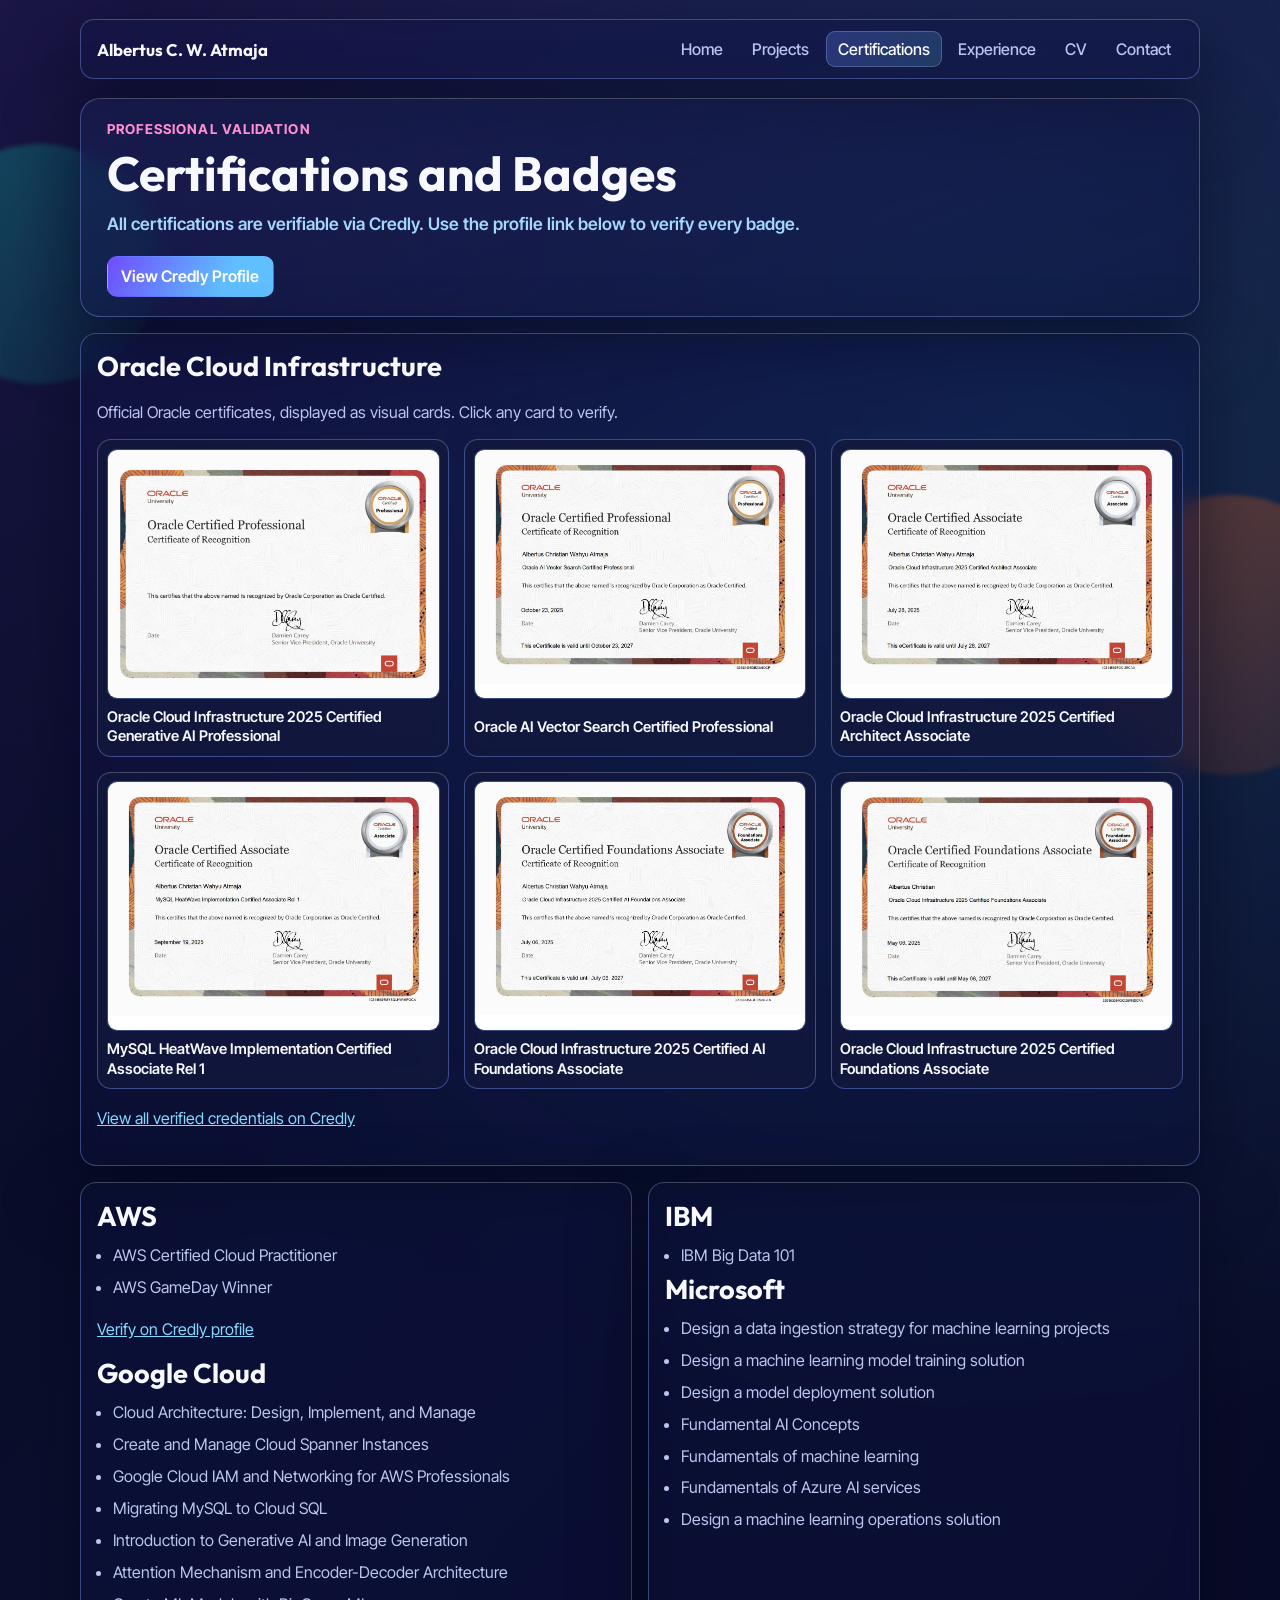
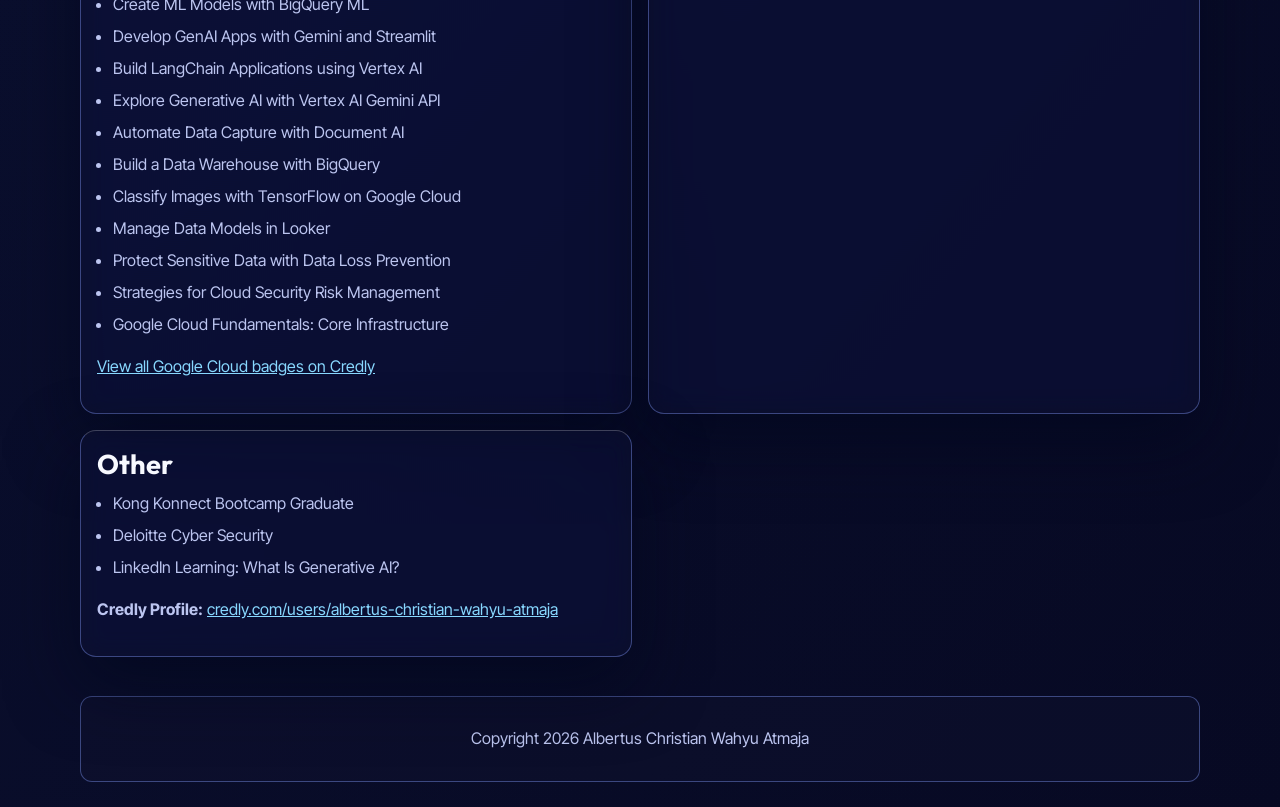
==== certifications.html @ 47d56a21 "Add files via upload" ====
<!doctype html>
<html lang="en">
<head>
  <meta charset="UTF-8">
  <meta name="viewport" content="width=device-width, initial-scale=1.0">
  <meta name="description" content="Certifications and badges of Albertus Christian Wahyu Atmaja.">
  <title>Certifications and Badges | Albertus Christian Wahyu Atmaja</title>
  <link rel="preconnect" href="https://fonts.googleapis.com">
  <link rel="preconnect" href="https://fonts.gstatic.com" crossorigin>
  <link href="https://fonts.googleapis.com/css2?family=Inter+Tight:wght@400;500;700&family=Outfit:wght@500;700&display=swap" rel="stylesheet">
  <link rel="stylesheet" href="styles.css">
</head>
<body>
  <div class="bg-orb orb-1"></div>
  <div class="bg-orb orb-2"></div>
  <header class="site-header">
    <a class="brand" href="index.html">Albertus C. W. Atmaja</a>
    <button id="navToggle" class="nav-toggle" aria-label="Toggle navigation">Menu</button>
    <nav id="siteNav" class="site-nav">
      <a href="index.html">Home</a>
      <a href="projects.html">Projects</a>
      <a class="active" href="certifications.html">Certifications</a>
      <a href="experience.html">Experience</a>
      <a href="cv.html">CV</a>
      <a href="contact.html">Contact</a>
    </nav>
  </header>

  <main>
    <section class="hero compact reveal">
      <p class="kicker">Professional Validation</p>
      <h1>Certifications and Badges</h1>
      <p class="hero-subtitle">All certifications are verifiable via Credly. Use the profile link below to verify every badge.</p>
      <div class="hero-cta-row">
        <a class="btn btn-primary" href="https://www.credly.com/users/albertus-christian-wahyu-atmaja" target="_blank" rel="noopener noreferrer">View Credly Profile</a>
      </div>
    </section>

    <section class="grid-two cert-grid">
      <article class="panel reveal oci-panel">
        <h2>Oracle Cloud Infrastructure</h2>
        <p class="section-intro">Official Oracle certificates, displayed as visual cards. Click any card to verify.</p>
        <div class="oci-gallery">
          <a class="cert-image-card" href="https://catalog-education.oracle.com/ords/certview/sharebadge?id=9B667871919F360157BA1D68848BCFA56426748911E67DDD1AAC1D94C3F6A4BE" target="_blank" rel="noopener noreferrer">
            <img class="cert-image" src="OCI%20Certif/Oracle%20Cloud%20Infrastructure%202025%20Certified%20Generative%20AI%20Professional.jpg" alt="Oracle Cloud Infrastructure 2025 Certified Generative AI Professional badge">
            <span class="cert-meta">Oracle Cloud Infrastructure 2025 Certified Generative AI Professional</span>
          </a>

          <a class="cert-image-card" href="https://catalog-education.oracle.com/ords/certview/sharebadge?id=1FCE8F93808CBDEC06D23A1ACE3B148DB4715D4DA53E664D625837113280F178" target="_blank" rel="noopener noreferrer">
            <img class="cert-image" src="OCI%20Certif/Oracle%20AI%20Vector%20Search%20Certified%20Professional.jpg" alt="Oracle AI Vector Search Certified Professional badge">
            <span class="cert-meta">Oracle AI Vector Search Certified Professional</span>
          </a>

          <a class="cert-image-card" href="https://catalog-education.oracle.com/ords/certview/sharebadge?id=AB20199016F44BB5FD356B301A8A52C5A0F61B266AD8B26691F76B0740A43AE9" target="_blank" rel="noopener noreferrer">
            <img class="cert-image" src="OCI%20Certif/Oracle%20Cloud%20Infrastructure%202025%20Certified%20Architect%20Associate.jpg" alt="Oracle Cloud Infrastructure 2025 Certified Architect Associate badge">
            <span class="cert-meta">Oracle Cloud Infrastructure 2025 Certified Architect Associate</span>
          </a>

          <a class="cert-image-card" href="https://catalog-education.oracle.com/ords/certview/sharebadge?id=AFCC153FCE71F2A2CF9107DCD624DB0ED9E75427577A5DE55867BF01E3AE64E5" target="_blank" rel="noopener noreferrer">
            <img class="cert-image" src="OCI%20Certif/MySQL%20HeatWave%20Implementation%20Certified%20Associate%20Rel%201.jpg" alt="MySQL HeatWave Implementation Certified Associate Rel 1 badge">
            <span class="cert-meta">MySQL HeatWave Implementation Certified Associate Rel 1</span>
          </a>

          <a class="cert-image-card" href="https://catalog-education.oracle.com/ords/certview/sharebadge?id=EB3C1FABC8BE6D811FE1F46E1FCAB2EA311EEB66173F3CDB8800DE88A98AFDEF" target="_blank" rel="noopener noreferrer">
            <img class="cert-image" src="OCI%20Certif/Oracle%20Cloud%20Infrastructure%202025%20Certified%20AI%20Foundations%20Associate.jpg" alt="Oracle Cloud Infrastructure 2025 Certified AI Foundations Associate badge">
            <span class="cert-meta">Oracle Cloud Infrastructure 2025 Certified AI Foundations Associate</span>
          </a>

          <a class="cert-image-card" href="https://catalog-education.oracle.com/ords/certview/sharebadge?id=CD072D3AF6D23357C3A1D7712BCD9EAB7740B330A3A221F9BE4BA7899CBED3CF" target="_blank" rel="noopener noreferrer">
            <img class="cert-image" src="OCI%20Certif/Oracle%20Cloud%20Infrastructure%202025%20Certified%20Foundations%20Associate.jpg" alt="Oracle Cloud Infrastructure 2025 Certified Foundations Associate badge">
            <span class="cert-meta">Oracle Cloud Infrastructure 2025 Certified Foundations Associate</span>
          </a>
        </div>
        <p><a href="https://www.credly.com/users/albertus-christian-wahyu-atmaja" target="_blank" rel="noopener noreferrer">View all verified credentials on Credly</a></p>
      </article>

      <article class="panel reveal">
        <h2>AWS</h2>
        <ul class="cert-list">
          <li>AWS Certified Cloud Practitioner</li>
          <li>AWS GameDay Winner</li>
        </ul>
        <p><a href="https://www.credly.com/users/albertus-christian-wahyu-atmaja" target="_blank" rel="noopener noreferrer">Verify on Credly profile</a></p>

        <h2>Google Cloud</h2>
        <ul class="cert-list">
          <li>Cloud Architecture: Design, Implement, and Manage</li>
          <li>Create and Manage Cloud Spanner Instances</li>
          <li>Google Cloud IAM and Networking for AWS Professionals</li>
          <li>Migrating MySQL to Cloud SQL</li>
          <li>Introduction to Generative AI and Image Generation</li>
          <li>Attention Mechanism and Encoder-Decoder Architecture</li>
          <li>Create ML Models with BigQuery ML</li>
          <li>Develop GenAI Apps with Gemini and Streamlit</li>
          <li>Build LangChain Applications using Vertex AI</li>
          <li>Explore Generative AI with Vertex AI Gemini API</li>
          <li>Automate Data Capture with Document AI</li>
          <li>Build a Data Warehouse with BigQuery</li>
          <li>Classify Images with TensorFlow on Google Cloud</li>
          <li>Manage Data Models in Looker</li>
          <li>Protect Sensitive Data with Data Loss Prevention</li>
          <li>Strategies for Cloud Security Risk Management</li>
          <li>Google Cloud Fundamentals: Core Infrastructure</li>
        </ul>
        <p><a href="https://www.credly.com/users/albertus-christian-wahyu-atmaja" target="_blank" rel="noopener noreferrer">View all Google Cloud badges on Credly</a></p>
      </article>

      <article class="panel reveal">
        <h2>IBM</h2>
        <ul class="cert-list">
          <li>IBM Big Data 101</li>
        </ul>

        <h2>Microsoft</h2>
        <ul class="cert-list">
          <li>Design a data ingestion strategy for machine learning projects</li>
          <li>Design a machine learning model training solution</li>
          <li>Design a model deployment solution</li>
          <li>Fundamental AI Concepts</li>
          <li>Fundamentals of machine learning</li>
          <li>Fundamentals of Azure AI services</li>
          <li>Design a machine learning operations solution</li>
        </ul>
      </article>

      <article class="panel reveal">
        <h2>Other</h2>
        <ul class="cert-list">
          <li>Kong Konnect Bootcamp Graduate</li>
          <li>Deloitte Cyber Security</li>
          <li>LinkedIn Learning: What Is Generative AI?</li>
        </ul>
        <p><strong>Credly Profile:</strong> <a href="https://www.credly.com/users/albertus-christian-wahyu-atmaja" target="_blank" rel="noopener noreferrer">credly.com/users/albertus-christian-wahyu-atmaja</a></p>
      </article>
    </section>
  </main>

  <footer class="site-footer">
    <p>Copyright 2026 Albertus Christian Wahyu Atmaja</p>
  </footer>

  <script src="script.js"></script>
</body>
</html>
---- styles.css ----
:root {
  --bg: #06071a;
  --panel: rgba(16, 20, 48, 0.44);
  --panel-strong: rgba(20, 24, 58, 0.58);
  --ink: #f7f9ff;
  --ink-soft: #bcc5f0;
  --accent: #67d1ff;
  --accent-2: #ff6ac1;
  --line: rgba(133, 157, 255, 0.4);
  --line-soft: rgba(255, 255, 255, 0.22);
  --shadow: 0 26px 70px rgba(2, 6, 28, 0.6);
}

* {
  box-sizing: border-box;
}

html,
body {
  margin: 0;
  padding: 0;
}

body {
  font-family: "Inter Tight", "Segoe UI", Tahoma, sans-serif;
  color: var(--ink);
  background:
    linear-gradient(145deg, rgba(111, 76, 255, 0.2), rgba(8, 13, 36, 0.04) 38%),
    radial-gradient(circle at 82% 18%, rgba(89, 189, 255, 0.18), transparent 45%),
    linear-gradient(130deg, #050817 0%, #0a0f2e 40%, #070923 100%);
  min-height: 100vh;
  overflow-x: hidden;
}

body.home-page {
  background-image:
    linear-gradient(145deg, rgba(111, 76, 255, 0.18), rgba(8, 13, 36, 0.08) 38%),
    radial-gradient(circle at 82% 18%, rgba(89, 189, 255, 0.18), transparent 45%),
    url("assets/modern-bg.svg"),
    linear-gradient(130deg, #050817 0%, #0a0f2e 40%, #070923 100%);
  background-size: auto, auto, cover, auto;
  background-attachment: fixed;
}

.bg-orb {
  position: fixed;
  pointer-events: none;
  z-index: -1;
  border-radius: 999px;
  filter: blur(2px);
}

.orb-1 {
  width: 240px;
  height: 240px;
  top: 16%;
  left: -80px;
  background: linear-gradient(120deg, rgba(13, 138, 134, 0.5), rgba(13, 138, 134, 0.08));
  animation: floatA 9s ease-in-out infinite;
}

.orb-2 {
  width: 280px;
  height: 280px;
  right: -90px;
  top: 55%;
  background: linear-gradient(140deg, rgba(217, 95, 31, 0.4), rgba(217, 95, 31, 0.1));
  animation: floatB 12s ease-in-out infinite;
}

.site-header {
  width: min(1120px, calc(100% - 2rem));
  margin: 1.2rem auto;
  padding: 0.7rem 1rem;
  border: 1px solid var(--line);
  border-top-color: var(--line-soft);
  border-radius: 14px;
  background: var(--panel-strong);
  backdrop-filter: blur(14px) saturate(150%);
  -webkit-backdrop-filter: blur(14px) saturate(150%);
  display: flex;
  align-items: center;
  justify-content: space-between;
  gap: 1rem;
  box-shadow: var(--shadow);
}

.brand {
  text-decoration: none;
  color: var(--ink);
  font-family: "Outfit", "Segoe UI", sans-serif;
  font-size: 1.05rem;
  font-weight: 700;
}

.site-nav {
  display: flex;
  gap: 0.3rem;
  flex-wrap: wrap;
}

.site-nav a {
  text-decoration: none;
  color: var(--ink-soft);
  padding: 0.48rem 0.75rem;
  border-radius: 9px;
  transition: 220ms ease;
  font-weight: 500;
}

.site-nav a:hover,
.site-nav a.active {
  background: linear-gradient(120deg, rgba(104, 126, 255, 0.28), rgba(116, 229, 255, 0.16));
  color: #ffffff;
  box-shadow: inset 0 0 0 1px rgba(181, 201, 255, 0.28);
}

.nav-toggle {
  display: none;
  border: 1px solid var(--line);
  border-radius: 8px;
  background: rgba(17, 22, 54, 0.8);
  padding: 0.45rem 0.7rem;
  color: #f5f7ff;
}

main {
  width: min(1120px, calc(100% - 2rem));
  margin: 0 auto 2.4rem;
  display: grid;
  gap: 1rem;
}

.hero {
  padding: clamp(1.4rem, 2vw, 2.4rem);
  border-radius: 20px;
  border: 1px solid var(--line);
  border-top-color: var(--line-soft);
  background:
    linear-gradient(160deg, rgba(25, 31, 74, 0.66), rgba(16, 20, 48, 0.5));
  backdrop-filter: blur(10px) saturate(140%);
  -webkit-backdrop-filter: blur(10px) saturate(140%);
  box-shadow: var(--shadow);
}

.hero.compact {
  padding-block: 1.2rem;
}

.kicker {
  margin: 0;
  color: #ff8ed3;
  font-size: 0.85rem;
  text-transform: uppercase;
  letter-spacing: 0.08em;
  font-weight: 700;
}

h1,
h2,
h3 {
  font-family: "Outfit", "Segoe UI", sans-serif;
  margin: 0 0 0.6rem;
  line-height: 1.15;
}

h1 {
  font-size: clamp(1.9rem, 4vw, 3rem);
  margin-top: 0.3rem;
}

h2 {
  font-size: clamp(1.2rem, 2.4vw, 1.7rem);
}

h3 {
  font-size: 1.05rem;
}

p,
li {
  color: var(--ink-soft);
  line-height: 1.65;
}

.hero-subtitle {
  margin-top: 0.2rem;
  font-size: 1.08rem;
  font-weight: 600;
  color: #a4d6ff;
}

.hero-location {
  margin-top: 0.2rem;
}

.hero-cta-row {
  display: flex;
  gap: 0.7rem;
  margin-top: 1rem;
  flex-wrap: wrap;
}

.btn {
  text-decoration: none;
  border-radius: 10px;
  padding: 0.58rem 0.85rem;
  font-weight: 600;
  border: 1px solid transparent;
  transition: 220ms ease;
}

.btn-primary {
  background: linear-gradient(120deg, #6f4cff, #60bfff 70%);
  color: #fff;
}

.btn-primary:hover {
  transform: translateY(-1px);
  box-shadow: 0 10px 28px rgba(111, 76, 255, 0.5);
}

.btn-ghost {
  border-color: var(--line);
  color: #c8d5ff;
  background: rgba(86, 120, 255, 0.14);
}

.panel {
  padding: 1.1rem 1rem;
  border: 1px solid var(--line);
  border-top-color: var(--line-soft);
  border-radius: 16px;
  background: var(--panel);
  backdrop-filter: blur(12px) saturate(145%);
  -webkit-backdrop-filter: blur(12px) saturate(145%);
  box-shadow: var(--shadow);
}

.hero-layout {
  display: grid;
  grid-template-columns: 1.05fr 0.95fr;
  gap: 1.1rem;
  align-items: center;
}

.hero-visual {
  min-height: 320px;
}

.holo-scene {
  position: relative;
  min-height: 320px;
  border-radius: 18px;
  border: 1px solid rgba(167, 186, 255, 0.24);
  background: linear-gradient(160deg, rgba(18, 23, 56, 0.68), rgba(13, 15, 38, 0.55));
  overflow: hidden;
}

.holo-glow {
  position: absolute;
  width: 280px;
  height: 280px;
  left: 50%;
  top: 48%;
  transform: translate(-50%, -50%);
  border-radius: 999px;
  background: radial-gradient(circle, rgba(112, 89, 255, 0.86) 0%, rgba(102, 224, 255, 0.4) 34%, rgba(102, 224, 255, 0) 70%);
  filter: blur(8px);
}

.holo-ring {
  position: absolute;
  width: 200px;
  height: 200px;
  left: 50%;
  top: 52%;
  transform: translate(-50%, -50%);
  border: 2px solid rgba(184, 224, 255, 0.68);
  border-radius: 999px;
  box-shadow: 0 0 26px rgba(122, 188, 255, 0.65), inset 0 0 20px rgba(112, 76, 255, 0.38);
}

.glass-card {
  position: absolute;
  width: 190px;
  border-radius: 14px;
  border: 1px solid rgba(193, 212, 255, 0.38);
  background: linear-gradient(140deg, rgba(39, 48, 104, 0.62), rgba(24, 30, 72, 0.35));
  box-shadow: 0 16px 30px rgba(10, 13, 39, 0.58);
  backdrop-filter: blur(10px) saturate(140%);
  -webkit-backdrop-filter: blur(10px) saturate(140%);
  padding: 0.65rem 0.75rem;
}

.card-main {
  left: 1rem;
  top: 1.3rem;
  transform: rotate(-6deg);
}

.card-side {
  right: 1rem;
  bottom: 1.4rem;
  transform: rotate(6deg);
}

.card-label {
  margin: 0;
  color: #a7b7ee;
  font-size: 0.78rem;
  text-transform: uppercase;
  letter-spacing: 0.08em;
}

.card-value {
  margin: 0.26rem 0 0;
  color: #f6f9ff;
  font-size: 1.1rem;
  font-weight: 700;
}

.glass-dot {
  position: absolute;
  border-radius: 999px;
  background: radial-gradient(circle, rgba(145, 225, 255, 0.86), rgba(145, 225, 255, 0.05));
}

.dot-a {
  width: 18px;
  height: 18px;
  right: 22%;
  top: 20%;
}

.dot-b {
  width: 14px;
  height: 14px;
  left: 22%;
  bottom: 20%;
}

.profile-shot {
  position: absolute;
  right: 1.1rem;
  top: 1rem;
  margin: 0;
  width: 126px;
  border-radius: 16px;
  border: 1px solid rgba(193, 212, 255, 0.38);
  background: linear-gradient(140deg, rgba(39, 48, 104, 0.62), rgba(24, 30, 72, 0.35));
  backdrop-filter: blur(8px) saturate(140%);
  -webkit-backdrop-filter: blur(8px) saturate(140%);
  box-shadow: 0 14px 26px rgba(10, 13, 39, 0.55);
  overflow: hidden;
  z-index: 2;
}

.profile-shot img {
  display: block;
  width: 100%;
  height: 138px;
  object-fit: cover;
}

.profile-shot figcaption {
  margin: 0;
  padding: 0.45rem 0.55rem;
  font-size: 0.72rem;
  line-height: 1.35;
  color: #d7e4ff;
}

.grid-two {
  display: grid;
  grid-template-columns: repeat(2, minmax(0, 1fr));
  gap: 1rem;
}

.clean-list {
  list-style: none;
  padding: 0;
  margin: 0;
}

.clean-list li {
  margin-bottom: 0.7rem;
}

.skill-group + .skill-group {
  margin-top: 0.8rem;
}

.cert-list {
  margin: 0;
  padding-left: 1rem;
}

.cert-list li {
  margin-bottom: 0.35rem;
}

.oci-panel {
  grid-column: 1 / -1;
}

.section-intro {
  margin-bottom: 0.9rem;
}

.oci-gallery {
  display: grid;
  grid-template-columns: repeat(3, minmax(0, 1fr));
  gap: 0.9rem;
}

.cert-image-card {
  text-decoration: none;
  color: inherit;
  border: 1px solid var(--line);
  border-top-color: var(--line-soft);
  border-radius: 14px;
  padding: 0.55rem;
  background: rgba(20, 26, 62, 0.66);
  backdrop-filter: blur(10px) saturate(145%);
  -webkit-backdrop-filter: blur(10px) saturate(145%);
  display: grid;
  gap: 0.55rem;
  transition: transform 220ms ease, box-shadow 220ms ease, border-color 220ms ease;
}

.cert-image-card:hover {
  transform: translateY(-3px);
  border-color: rgba(131, 190, 255, 0.55);
  box-shadow: 0 14px 32px rgba(83, 77, 214, 0.35);
}

.cert-image {
  width: 100%;
  aspect-ratio: 4 / 3;
  object-fit: cover;
  border-radius: 10px;
  border: 1px solid rgba(133, 181, 255, 0.33);
}

.cert-meta {
  display: block;
  color: var(--ink);
  font-weight: 600;
  line-height: 1.35;
  font-size: 0.92rem;
}

.timeline {
  display: grid;
  gap: 1rem;
}

.cv-grid {
  display: grid;
  grid-template-columns: repeat(2, minmax(0, 1fr));
  gap: 1rem;
}

.cv-card {
  display: grid;
  gap: 0.7rem;
}

.file-note {
  margin: 0;
  color: #c7a8ff;
  font-size: 0.9rem;
}

.project-card .meta,
.meta {
  margin-top: -0.15rem;
  color: #ffa6db;
  font-weight: 700;
  font-size: 0.93rem;
}

.contact-card .note {
  font-size: 0.9rem;
  color: #c7a8ff;
  margin-top: 0.7rem;
}

a {
  color: #88d8ff;
}

a:hover {
  color: #d2e8ff;
}

.site-footer {
  width: min(1120px, calc(100% - 2rem));
  margin: 0 auto 1.6rem;
  border: 1px solid var(--line);
  border-radius: 12px;
  background: var(--panel);
  text-align: center;
  padding: 0.8rem;
}

.reveal {
  opacity: 0;
  transform: translateY(16px);
  animation: revealUp 620ms ease forwards;
}

.reveal:nth-of-type(2) {
  animation-delay: 120ms;
}

.reveal:nth-of-type(3) {
  animation-delay: 210ms;
}

.reveal:nth-of-type(4) {
  animation-delay: 300ms;
}

@media (max-width: 860px) {
  .hero-layout {
    grid-template-columns: 1fr;
  }

  .hero-visual,
  .holo-scene {
    min-height: 250px;
  }

  .glass-card {
    width: 170px;
  }

  .profile-shot {
    width: 106px;
    right: 0.7rem;
    top: 0.7rem;
  }

  .profile-shot img {
    height: 112px;
  }

  .grid-two {
    grid-template-columns: 1fr;
  }

  .cv-grid {
    grid-template-columns: 1fr;
  }

  .oci-gallery {
    grid-template-columns: 1fr;
  }

  .site-header {
    position: sticky;
    top: 0.6rem;
    z-index: 20;
  }

  .nav-toggle {
    display: inline-block;
  }

  .site-nav {
    position: absolute;
    right: 1rem;
    top: calc(100% + 0.5rem);
    flex-direction: column;
    background: rgba(16, 20, 52, 0.95);
    border-radius: 10px;
    border: 1px solid var(--line);
    padding: 0.4rem;
    min-width: 170px;
    box-shadow: var(--shadow);
    opacity: 0;
    pointer-events: none;
    transform: translateY(-8px);
    transition: 180ms ease;
  }

  .site-nav.open {
    opacity: 1;
    pointer-events: auto;
    transform: translateY(0);
  }
}

@media (min-width: 861px) {
  .site-nav {
    opacity: 1 !important;
    pointer-events: auto !important;
    transform: none !important;
  }
}

@media (min-width: 861px) and (max-width: 1100px) {
  .oci-gallery {
    grid-template-columns: repeat(2, minmax(0, 1fr));
  }
}

@keyframes revealUp {
  to {
    opacity: 1;
    transform: translateY(0);
  }
}

@keyframes floatA {
  0%,
  100% {
    transform: translateY(0) rotate(0deg);
  }
  50% {
    transform: translateY(-14px) rotate(6deg);
  }
}

@keyframes floatB {
  0%,
  100% {
    transform: translateY(0) rotate(0deg);
  }
  50% {
    transform: translateY(10px) rotate(-8deg);
  }
}
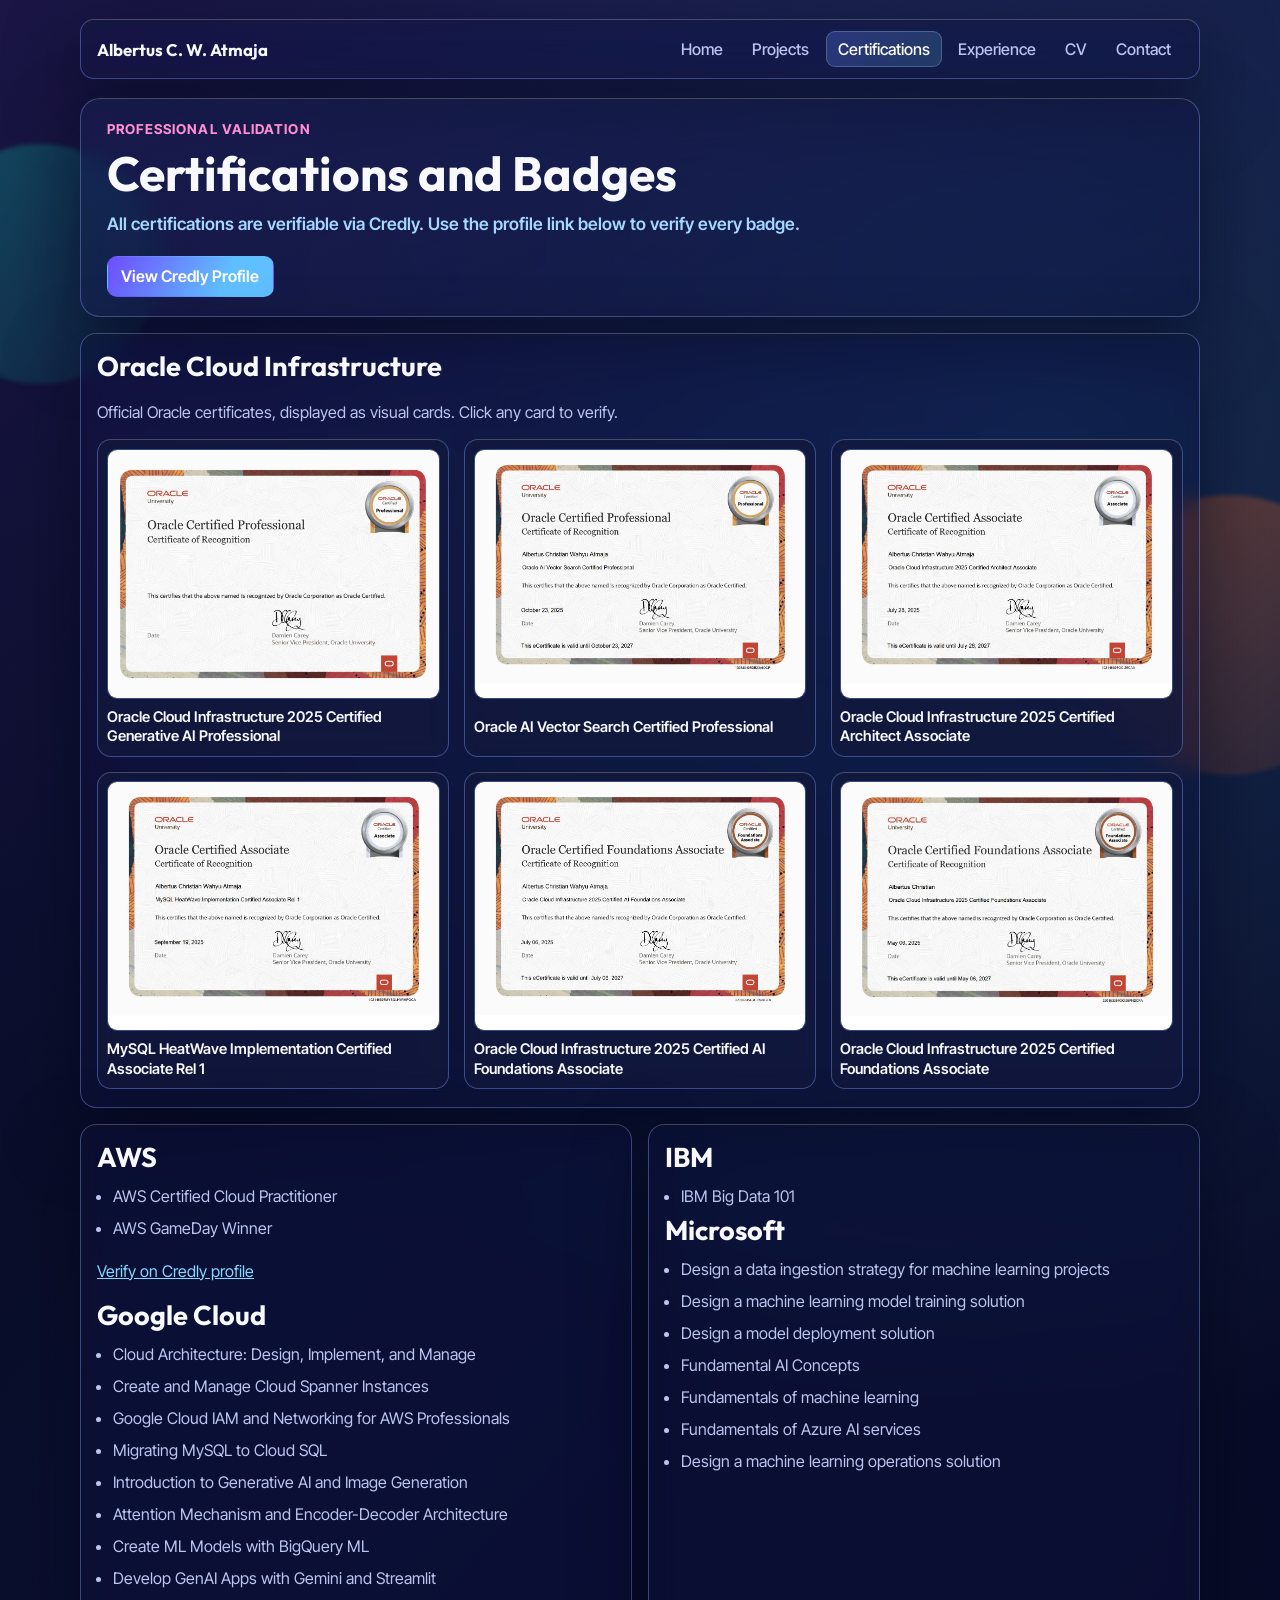
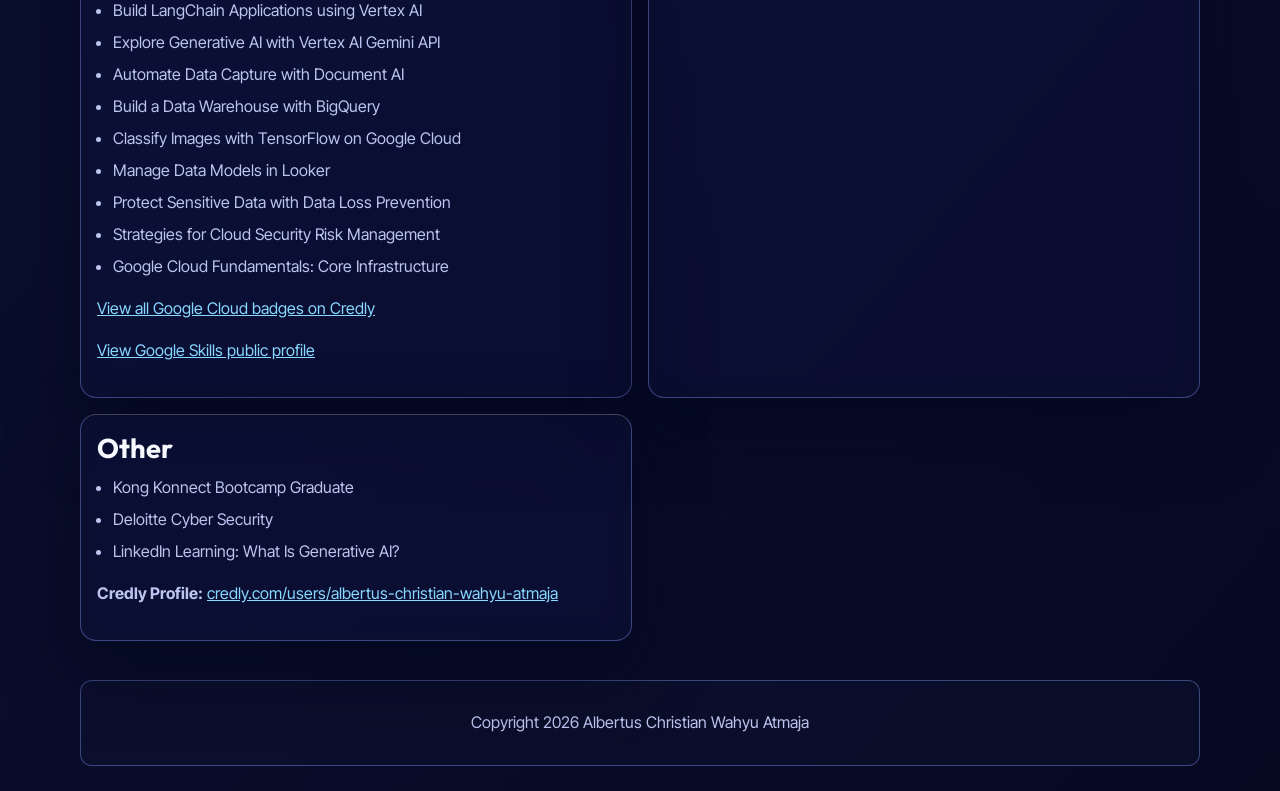
==== commit 8f841376: "Add files via upload" ====
--- a/certifications.html
+++ b/certifications.html
@@ -42,36 +42,35 @@
         <p class="section-intro">Official Oracle certificates, displayed as visual cards. Click any card to verify.</p>
         <div class="oci-gallery">
           <a class="cert-image-card" href="https://catalog-education.oracle.com/ords/certview/sharebadge?id=9B667871919F360157BA1D68848BCFA56426748911E67DDD1AAC1D94C3F6A4BE" target="_blank" rel="noopener noreferrer">
-            <img class="cert-image" src="OCI%20Certif/Oracle%20Cloud%20Infrastructure%202025%20Certified%20Generative%20AI%20Professional.jpg" alt="Oracle Cloud Infrastructure 2025 Certified Generative AI Professional badge">
+            <img class="cert-image" src="assets/Images/OCI%20Certif/Oracle%20Cloud%20Infrastructure%202025%20Certified%20Generative%20AI%20Professional.jpg" alt="Oracle Cloud Infrastructure 2025 Certified Generative AI Professional badge">
             <span class="cert-meta">Oracle Cloud Infrastructure 2025 Certified Generative AI Professional</span>
           </a>
 
           <a class="cert-image-card" href="https://catalog-education.oracle.com/ords/certview/sharebadge?id=1FCE8F93808CBDEC06D23A1ACE3B148DB4715D4DA53E664D625837113280F178" target="_blank" rel="noopener noreferrer">
-            <img class="cert-image" src="OCI%20Certif/Oracle%20AI%20Vector%20Search%20Certified%20Professional.jpg" alt="Oracle AI Vector Search Certified Professional badge">
+            <img class="cert-image" src="assets/Images/OCI%20Certif/Oracle%20AI%20Vector%20Search%20Certified%20Professional.jpg" alt="Oracle AI Vector Search Certified Professional badge">
             <span class="cert-meta">Oracle AI Vector Search Certified Professional</span>
           </a>
 
           <a class="cert-image-card" href="https://catalog-education.oracle.com/ords/certview/sharebadge?id=AB20199016F44BB5FD356B301A8A52C5A0F61B266AD8B26691F76B0740A43AE9" target="_blank" rel="noopener noreferrer">
-            <img class="cert-image" src="OCI%20Certif/Oracle%20Cloud%20Infrastructure%202025%20Certified%20Architect%20Associate.jpg" alt="Oracle Cloud Infrastructure 2025 Certified Architect Associate badge">
+            <img class="cert-image" src="assets/Images/OCI%20Certif/Oracle%20Cloud%20Infrastructure%202025%20Certified%20Architect%20Associate.jpg" alt="Oracle Cloud Infrastructure 2025 Certified Architect Associate badge">
             <span class="cert-meta">Oracle Cloud Infrastructure 2025 Certified Architect Associate</span>
           </a>
 
           <a class="cert-image-card" href="https://catalog-education.oracle.com/ords/certview/sharebadge?id=AFCC153FCE71F2A2CF9107DCD624DB0ED9E75427577A5DE55867BF01E3AE64E5" target="_blank" rel="noopener noreferrer">
-            <img class="cert-image" src="OCI%20Certif/MySQL%20HeatWave%20Implementation%20Certified%20Associate%20Rel%201.jpg" alt="MySQL HeatWave Implementation Certified Associate Rel 1 badge">
+            <img class="cert-image" src="assets/Images/OCI%20Certif/MySQL%20HeatWave%20Implementation%20Certified%20Associate%20Rel%201.jpg" alt="MySQL HeatWave Implementation Certified Associate Rel 1 badge">
             <span class="cert-meta">MySQL HeatWave Implementation Certified Associate Rel 1</span>
           </a>
 
           <a class="cert-image-card" href="https://catalog-education.oracle.com/ords/certview/sharebadge?id=EB3C1FABC8BE6D811FE1F46E1FCAB2EA311EEB66173F3CDB8800DE88A98AFDEF" target="_blank" rel="noopener noreferrer">
-            <img class="cert-image" src="OCI%20Certif/Oracle%20Cloud%20Infrastructure%202025%20Certified%20AI%20Foundations%20Associate.jpg" alt="Oracle Cloud Infrastructure 2025 Certified AI Foundations Associate badge">
+            <img class="cert-image" src="assets/Images/OCI%20Certif/Oracle%20Cloud%20Infrastructure%202025%20Certified%20AI%20Foundations%20Associate.jpg" alt="Oracle Cloud Infrastructure 2025 Certified AI Foundations Associate badge">
             <span class="cert-meta">Oracle Cloud Infrastructure 2025 Certified AI Foundations Associate</span>
           </a>
 
           <a class="cert-image-card" href="https://catalog-education.oracle.com/ords/certview/sharebadge?id=CD072D3AF6D23357C3A1D7712BCD9EAB7740B330A3A221F9BE4BA7899CBED3CF" target="_blank" rel="noopener noreferrer">
-            <img class="cert-image" src="OCI%20Certif/Oracle%20Cloud%20Infrastructure%202025%20Certified%20Foundations%20Associate.jpg" alt="Oracle Cloud Infrastructure 2025 Certified Foundations Associate badge">
+            <img class="cert-image" src="assets/Images/OCI%20Certif/Oracle%20Cloud%20Infrastructure%202025%20Certified%20Foundations%20Associate.jpg" alt="Oracle Cloud Infrastructure 2025 Certified Foundations Associate badge">
             <span class="cert-meta">Oracle Cloud Infrastructure 2025 Certified Foundations Associate</span>
           </a>
         </div>
-        <p><a href="https://www.credly.com/users/albertus-christian-wahyu-atmaja" target="_blank" rel="noopener noreferrer">View all verified credentials on Credly</a></p>
       </article>
 
       <article class="panel reveal">
@@ -103,6 +102,7 @@
           <li>Google Cloud Fundamentals: Core Infrastructure</li>
         </ul>
         <p><a href="https://www.credly.com/users/albertus-christian-wahyu-atmaja" target="_blank" rel="noopener noreferrer">View all Google Cloud badges on Credly</a></p>
+        <p><a href="https://www.skills.google/public_profiles/b207f421-7539-40a1-b290-31094b72ea01" target="_blank" rel="noopener noreferrer">View Google Skills public profile</a></p>
       </article>
 
       <article class="panel reveal">
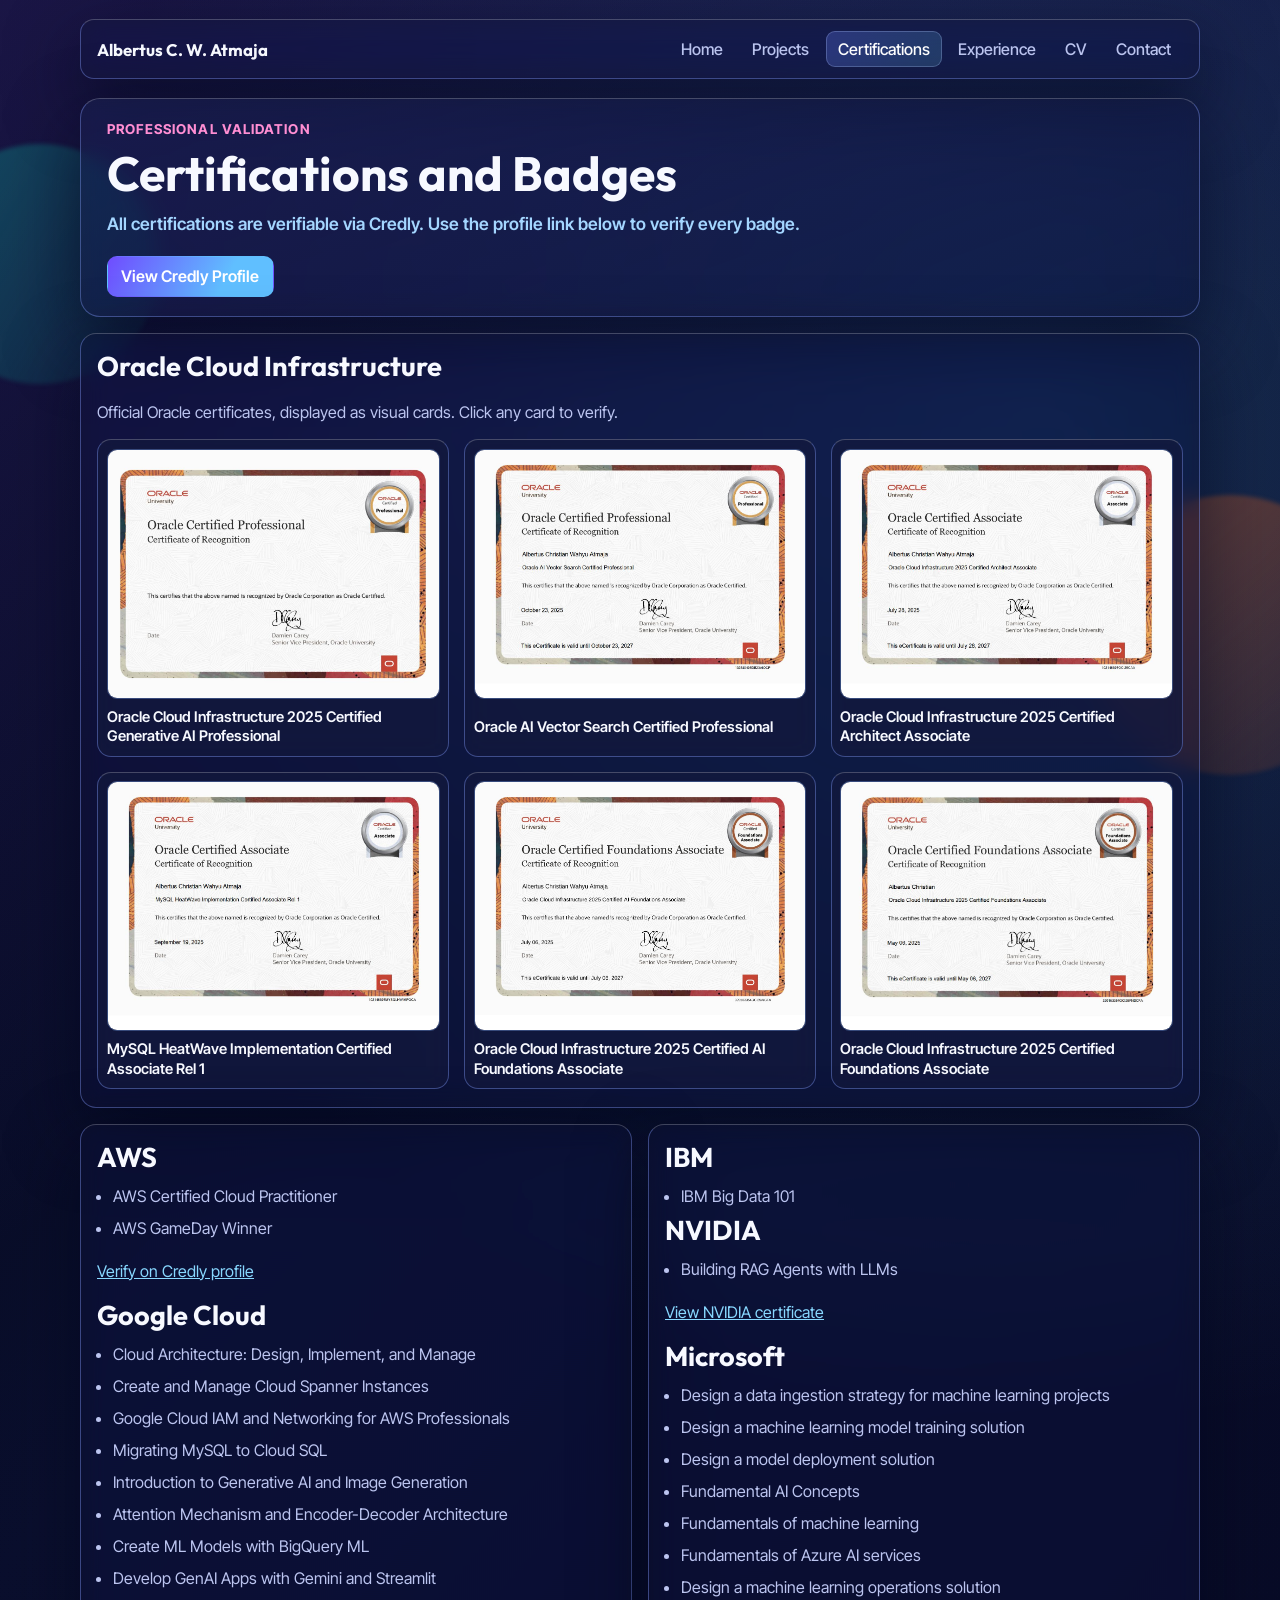
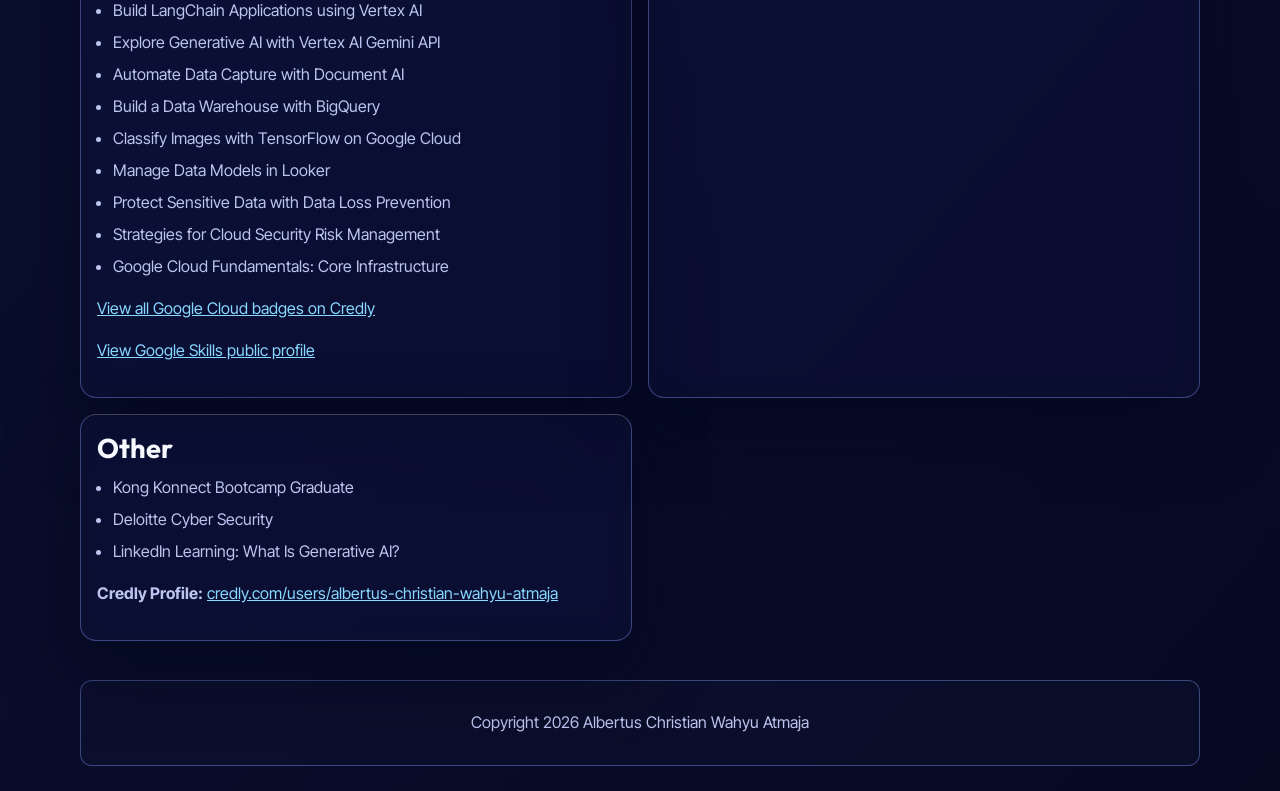
==== commit d95447aa: "certifications.html" ====
--- a/certifications.html
+++ b/certifications.html
@@ -111,6 +111,12 @@
           <li>IBM Big Data 101</li>
         </ul>
 
+        <h2>NVIDIA</h2>
+        <ul class="cert-list">
+          <li>Building RAG Agents with LLMs</li>
+        </ul>
+        <p><a href="https://learn.nvidia.com/certificates?id" target="_blank" rel="noopener noreferrer">View NVIDIA certificate</a></p>
+
         <h2>Microsoft</h2>
         <ul class="cert-list">
           <li>Design a data ingestion strategy for machine learning projects</li>
